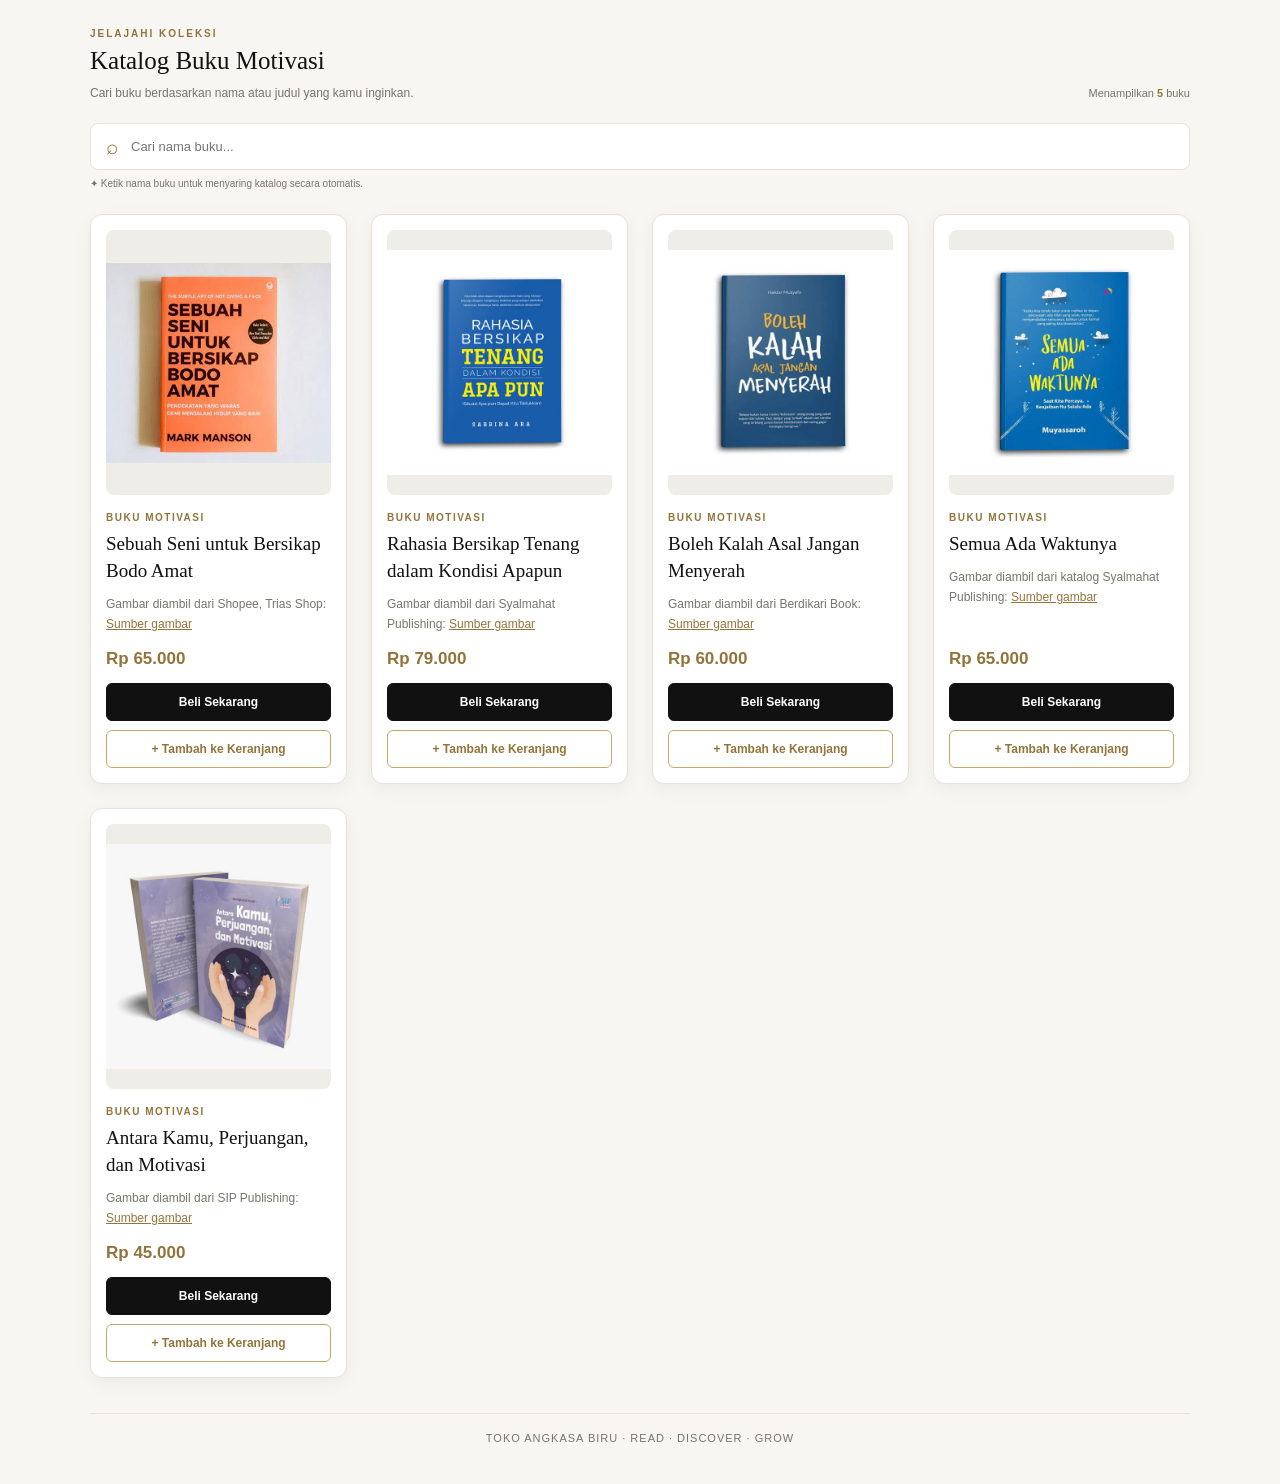
==== BestSeller.html @ 6df74b8c "Add files via upload" ====
<!DOCTYPE html>
<html lang="id">
<head>
<meta charset="UTF-8">
<meta name="viewport" content="width=device-width, initial-scale=1.0">
<title>Katalog Buku Motivasi</title>

<style>
:root {
  --gold: #c5a76a;
  --gold-light: #e4d3a7;
  --gold-dark: #92743b;
  --black: #111;
  --white: #fff;
  --cream: #f7f6f2;
  --gray: #77746c;
  --border: #e7e2d8;
}

* {
  margin: 0;
  padding: 0;
  box-sizing: border-box;
  font-family: "Segoe UI", Arial, sans-serif;
}

body {
  background: var(--cream);
  color: var(--black);
  padding: 28px 20px 40px;
}

.section {
  max-width: 1100px;
  margin: auto;
}

.section-header {
  display: flex;
  justify-content: space-between;
  align-items: end;
  gap: 15px;
  margin-bottom: 20px;
}

.section-label {
  color: var(--gold-dark);
  font-size: 10px;
  font-weight: bold;
  letter-spacing: 2px;
  margin-bottom: 8px;
}

.section-header h2 {
  font-family: Georgia, "Times New Roman", serif;
  font-size: 25px;
  font-weight: normal;
  margin-bottom: 8px;
}

.section-header p {
  color: var(--gray);
  font-size: 12px;
  line-height: 1.7;
}

.book-count {
  color: var(--gray);
  font-size: 11px;
  white-space: nowrap;
  padding-bottom: 4px;
}

.book-count strong {
  color: var(--gold-dark);
}

.search-wrap {
  margin-bottom: 25px;
}

.search-box {
  display: flex;
  align-items: center;
  gap: 12px;
  padding: 0 15px;
  background: var(--white);
  border: 1px solid var(--border);
  border-radius: 8px;
}

.search-box:focus-within {
  border-color: var(--gold);
  box-shadow: 0 0 0 3px #c5a76a20;
}

.search-icon {
  color: var(--gold-dark);
  font-size: 21px;
}

.search-box input {
  flex: 1;
  min-width: 0;
  padding: 15px 0;
  border: none;
  outline: none;
  background: transparent;
  font-size: 13px;
}

.clear-btn {
  display: none;
  border: none;
  background: transparent;
  color: var(--gold-dark);
  cursor: pointer;
  font-size: 11px;
  padding: 8px;
}

.search-hint {
  margin-top: 8px;
  color: var(--gray);
  font-size: 10px;
}

.container-buku {
  display: grid;
  grid-template-columns: repeat(auto-fit, minmax(min(100%, 225px), 1fr));
  gap: 24px;
}

.card-buku {
  min-width: 0;
  background: var(--white);
  border: 1px solid var(--border);
  border-radius: 12px;
  padding: 15px;
  display: flex;
  flex-direction: column;
  box-shadow: 0 5px 18px rgba(17, 17, 17, 0.05);
  transition: .3s ease;
}

.card-buku:hover {
  transform: translateY(-6px);
  border-color: var(--gold);
  box-shadow: 0 12px 28px rgba(17, 17, 17, 0.12);
}

.img-container {
  width: 100%;
  height: 265px;
  background: #efede7;
  border-radius: 8px;
  overflow: hidden;
  margin-bottom: 17px;
}

.img-container img {
  width: 100%;
  height: 100%;
  object-fit: contain;
  transition: transform .4s ease;
}

.card-buku:hover .img-container img {
  transform: scale(1.04);
}

.category {
  color: var(--gold-dark);
  font-size: 10px;
  font-weight: bold;
  letter-spacing: 1.5px;
  text-transform: uppercase;
  margin-bottom: 8px;
}

.title-buku {
  font-family: Georgia, "Times New Roman", serif;
  color: var(--black);
  font-size: 19px;
  font-weight: normal;
  line-height: 1.4;
  margin-bottom: 9px;
  overflow-wrap: anywhere;
}

.description {
  color: var(--gray);
  font-size: 12px;
  line-height: 1.7;
  margin-bottom: 15px;
  flex-grow: 1;
}

.description a {
  color: var(--gold-dark);
  overflow-wrap: anywhere;
}

.price {
  color: var(--gold-dark);
  font-size: 17px;
  font-weight: 750;
  margin-bottom: 14px;
}

.actions {
  display: flex;
  flex-direction: column;
  gap: 9px;
  margin-top: auto;
}

.btn {
  display: block;
  width: 100%;
  border-radius: 6px;
  padding: 11px 9px;
  text-align: center;
  text-decoration: none;
  font-size: 12px;
  font-weight: bold;
  cursor: pointer;
  transition: .25s ease;
}

.buy-btn {
  background: var(--black);
  color: var(--white);
  border: 1px solid var(--black);
}

.buy-btn:hover {
  background: var(--gold-dark);
  border-color: var(--gold-dark);
}

.add-cart-btn {
  background: var(--white);
  color: var(--gold-dark);
  border: 1px solid var(--gold);
}

.add-cart-btn:hover {
  background: var(--gold);
  color: var(--black);
}

.empty-state {
  display: none;
  margin: auto;
  padding: 45px 20px;
  background: var(--white);
  border: 1px dashed var(--gold);
  border-radius: 10px;
  text-align: center;
}

.empty-icon {
  font-size: 32px;
  margin-bottom: 12px;
}

.empty-state h3 {
  font-family: Georgia, "Times New Roman", serif;
  font-size: 22px;
  font-weight: normal;
  margin-bottom: 9px;
}

.empty-state p {
  color: var(--gray);
  font-size: 12px;
  line-height: 1.8;
  margin-bottom: 17px;
}

.reset-search {
  padding: 11px 16px;
  background: var(--black);
  color: var(--white);
  border: 1px solid var(--black);
  border-radius: 6px;
  cursor: pointer;
  font-size: 12px;
  font-weight: bold;
}

.reset-search:hover {
  background: var(--gold-dark);
}

.footer-note {
  max-width: 1100px;
  margin: 35px auto 0;
  padding-top: 18px;
  border-top: 1px solid var(--border);
  text-align: center;
  color: var(--gray);
  font-size: 11px;
  letter-spacing: 1px;
}

@media (max-width: 650px) {
  body {
    padding: 16px 12px 28px;
  }

  .container-buku {
    grid-template-columns: repeat(2, minmax(0, 1fr));
    gap: 15px;
  }

  .card-buku {
    padding: 10px;
  }

  .img-container {
    height: 210px;
  }

  .title-buku {
    font-size: 16px;
  }

  .section-header {
    align-items: start;
  }

  .section-header h2 {
    font-size: 22px;
  }

  .book-count {
    white-space: normal;
    text-align: right;
  }

  .btn {
    font-size: 11px;
  }
}

@media (max-width: 380px) {
  .container-buku {
    grid-template-columns: 1fr;
  }

  .img-container {
    height: 265px;
  }

  .section-header {
    flex-direction: column;
  }
}
</style>
</head>

<body>

<main class="section">

  <div class="section-header">
    <div>
      <div class="section-label">JELAJAHI KOLEKSI</div>
      <h2>Katalog Buku Motivasi</h2>
      <p>Cari buku berdasarkan nama atau judul yang kamu inginkan.</p>
    </div>

    <div class="book-count">
      Menampilkan <strong id="visibleCount">5</strong> buku
    </div>
  </div>

  <!-- PENCARIAN -->
  <div class="search-wrap">
    <div class="search-box">
      <span class="search-icon" aria-hidden="true">⌕</span>
      <input
        type="search"
        id="searchInput"
        placeholder="Cari nama buku..."
        aria-label="Cari buku berdasarkan nama"
        autocomplete="off"
      >
      <button class="clear-btn" id="clearBtn" type="button">
        Hapus ✕
      </button>
    </div>

    <p class="search-hint">
      ✦ Ketik nama buku untuk menyaring katalog secara otomatis.
    </p>
  </div>

  <!-- DAFTAR BUKU -->
  <div class="container-buku" id="bookGrid">

    <!-- BUKU 1 -->
    <article class="card-buku" data-title="Sebuah Seni untuk Bersikap Bodo Amat">
      <div class="img-container">
        <img src="GAMBAR/Motivasi_BA.jpg" alt="Sampul Sebuah Seni untuk Bersikap Bodo Amat">
      </div>

      <div class="category">Buku Motivasi</div>
      <h2 class="title-buku">Sebuah Seni untuk Bersikap Bodo Amat</h2>

      <p class="description">
        Gambar diambil dari Shopee, Trias Shop:
        <a href="https://shopee.co.id/Buku-Sebuah-Seni-untuk-Bersikap-Bodo-Amat-Mark-Manson-i.13264459.960446288" target="_blank" rel="noopener noreferrer">
          Sumber gambar
        </a>
      </p>

      <div class="price">Rp 65.000</div>

      <div class="actions">
        <a class="btn buy-btn"
           href="Pembayaran.html?title=Motivasi%20BA&amp;price=65000"
           target="konten">Beli Sekarang</a>

        <button class="btn add-cart-btn" type="button"
                onclick="tambahKeranjang('Motivasi BA', 65000)">
          + Tambah ke Keranjang
        </button>
      </div>
    </article>

    <!-- BUKU 2 -->
    <article class="card-buku" data-title="Rahasia Bersikap Tenang dalam Kondisi Apapun">
      <div class="img-container">
        <img src="GAMBAR/RBTDKA.jpg" alt="Sampul Rahasia Bersikap Tenang dalam Kondisi Apapun">
      </div>

      <div class="category">Buku Motivasi</div>
      <h2 class="title-buku">Rahasia Bersikap Tenang dalam Kondisi Apapun</h2>

      <p class="description">
        Gambar diambil dari Syalmahat Publishing:
        <a href="https://syalmahatpublishing.com/product/rahasia-bersikap-tenang-dalam-kondisi-apapun/" target="_blank" rel="noopener noreferrer">
          Sumber gambar
        </a>
      </p>

      <div class="price">Rp 79.000</div>

      <div class="actions">
        <a class="btn buy-btn"
           href="Pembayaran.html?title=RBTDKA&amp;price=79000"
           target="konten">Beli Sekarang</a>

        <button class="btn add-cart-btn" type="button"
                onclick="tambahKeranjang('RBTDKA', 79000)">
          + Tambah ke Keranjang
        </button>
      </div>
    </article>

    <!-- BUKU 3 -->
    <article class="card-buku" data-title="Boleh Kalah Asal Jangan Menyerah">
      <div class="img-container">
        <img src="GAMBAR/Motivasi_BKAJM.jpg" alt="Sampul Boleh Kalah Asal Jangan Menyerah">
      </div>

      <div class="category">Buku Motivasi</div>
      <h2 class="title-buku">Boleh Kalah Asal Jangan Menyerah</h2>

      <p class="description">
        Gambar diambil dari Berdikari Book:
        <a href="https://berdikaribook.red/products/414484/boleh-kalah-asal-jangan-menyerah-__-syalmahat" target="_blank" rel="noopener noreferrer">
          Sumber gambar
        </a>
      </p>

      <div class="price">Rp 60.000</div>

      <div class="actions">
        <a class="btn buy-btn"
           href="Pembayaran.html?title=Motivasi%20BKAJM&amp;price=60000"
           target="konten">Beli Sekarang</a>

        <button class="btn add-cart-btn" type="button"
                onclick="tambahKeranjang('Motivasi BKAJM', 60000)">
          + Tambah ke Keranjang
        </button>
      </div>
    </article>

    <!-- BUKU 4 -->
    <article class="card-buku" data-title="Semua Ada Waktunya">
      <div class="img-container">
        <img src="GAMBAR/Motivasi_SAW.jpg" alt="Sampul Semua Ada Waktunya">
      </div>

      <div class="category">Buku Motivasi</div>
      <h2 class="title-buku">Semua Ada Waktunya</h2>

      <p class="description">
        Gambar diambil dari katalog Syalmahat Publishing:
        <a href="https://syalmahatpublishing.com/" target="_blank" rel="noopener noreferrer">
          Sumber gambar
        </a>
      </p>

      <div class="price">Rp 65.000</div>

      <div class="actions">
        <a class="btn buy-btn"
           href="Pembayaran.html?title=Motivasi%20SAW&amp;price=65000"
           target="konten">Beli Sekarang</a>

        <button class="btn add-cart-btn" type="button"
                onclick="tambahKeranjang('Motivasi SAW', 65000)">
          + Tambah ke Keranjang
        </button>
      </div>
    </article>

    <!-- BUKU 5 -->
    <article class="card-buku" data-title="Antara Kamu Perjuangan dan Motivasi">
      <div class="img-container">
        <img src="GAMBAR/Motivasi_AKPdM.jpg" alt="Sampul Antara Kamu, Perjuangan, dan Motivasi">
      </div>

      <div class="category">Buku Motivasi</div>
      <h2 class="title-buku">Antara Kamu, Perjuangan, dan Motivasi</h2>

      <p class="description">
        Gambar diambil dari SIP Publishing:
        <a href="https://tokobuku.sippublishing.co.id/product/antara-kamu-perjuangan-dan-motivasi/" target="_blank" rel="noopener noreferrer">
          Sumber gambar
        </a>
      </p>

      <div class="price">Rp 45.000</div>

      <div class="actions">
        <a class="btn buy-btn"
           href="Pembayaran.html?title=Motivasi%20AKPdM&amp;price=45000"
           target="konten">Beli Sekarang</a>

        <button class="btn add-cart-btn" type="button"
                onclick="tambahKeranjang('Motivasi AKPdM', 45000)">
          + Tambah ke Keranjang
        </button>
      </div>
    </article>

  </div>

  <!-- PESAN JIKA BUKU TIDAK DITEMUKAN -->
  <div class="empty-state" id="emptyState">
    <div class="empty-icon">📚</div>
    <h3>Buku tidak ditemukan</h3>
    <p>Coba gunakan kata kunci lain untuk menemukan buku yang kamu cari.</p>
    <button class="reset-search" id="resetBtn" type="button">
      Tampilkan Semua Buku
    </button>
  </div>

</main>

<footer class="footer-note">
  TOKO ANGKASA BIRU · READ · DISCOVER · GROW
</footer>

<script>
/* ================= PENCARIAN BUKU ================= */

const searchInput = document.getElementById("searchInput");
const bookCards = document.querySelectorAll(".card-buku");
const visibleCount = document.getElementById("visibleCount");
const emptyState = document.getElementById("emptyState");
const clearBtn = document.getElementById("clearBtn");
const resetBtn = document.getElementById("resetBtn");
const bookGrid = document.getElementById("bookGrid");

function cariBuku() {
  const keyword = searchInput.value.trim().toLocaleLowerCase("id");
  let jumlahTampil = 0;

  bookCards.forEach(card => {
    const namaBuku = card.dataset.title.toLocaleLowerCase("id");
    const cocok = namaBuku.includes(keyword);

    card.style.display = cocok ? "flex" : "none";

    if (cocok) jumlahTampil++;
  });

  visibleCount.textContent = jumlahTampil;
  emptyState.style.display = jumlahTampil === 0 ? "block" : "none";
  bookGrid.style.display = jumlahTampil === 0 ? "none" : "grid";
  clearBtn.style.display = keyword ? "inline-block" : "none";
}

searchInput.addEventListener("input", cariBuku);

clearBtn.addEventListener("click", () => {
  searchInput.value = "";
  cariBuku();
  searchInput.focus();
});

resetBtn.addEventListener("click", () => {
  searchInput.value = "";
  cariBuku();
  searchInput.focus();
});


/* ================= KERANJANG ================= */

function tambahKeranjang(judul, harga) {
  const key = "pustakaUtamaCart";
  let cart = [];

  try {
    const tersimpan = localStorage.getItem(key);
    cart = tersimpan ? JSON.parse(tersimpan) : [];

    if (!Array.isArray(cart)) cart = [];
  } catch (error) {
    cart = [];
  }

  const item = cart.find(buku => buku.title === judul);

  if (item) {
    item.qty = (Number(item.qty) || 0) + 1;
    item.price = Number(item.price) || harga;
  } else {
    cart.push({
      title: judul,
      price: harga,
      qty: 1
    });
  }

  localStorage.setItem(key, JSON.stringify(cart));

  if (window.parent !== window) {
    const iframe = window.parent.document.querySelector(
      'iframe[name="konten"]'
    );

    if (iframe) {
      iframe.src = "Keranjang.html";
      return;
    }
  }

  window.location.href = "Keranjang.html";
}
</script>

</body>
</html>
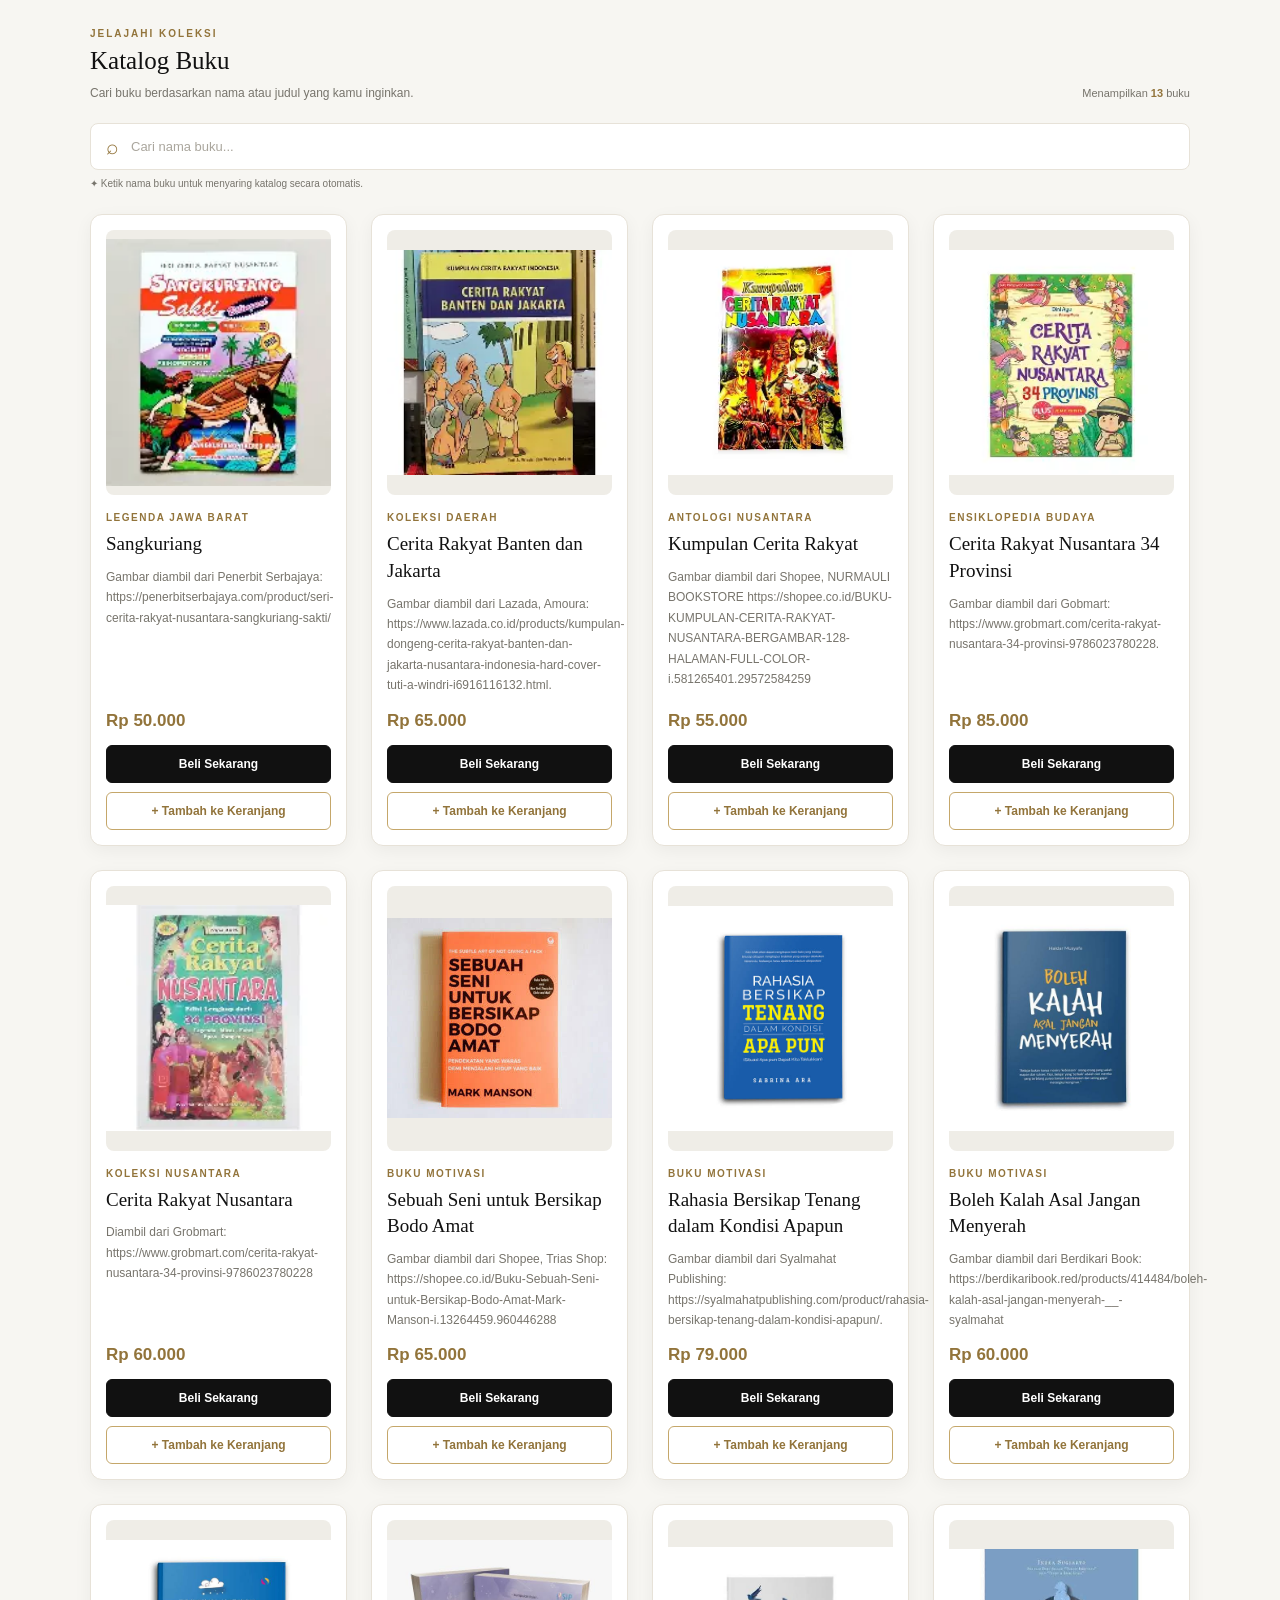
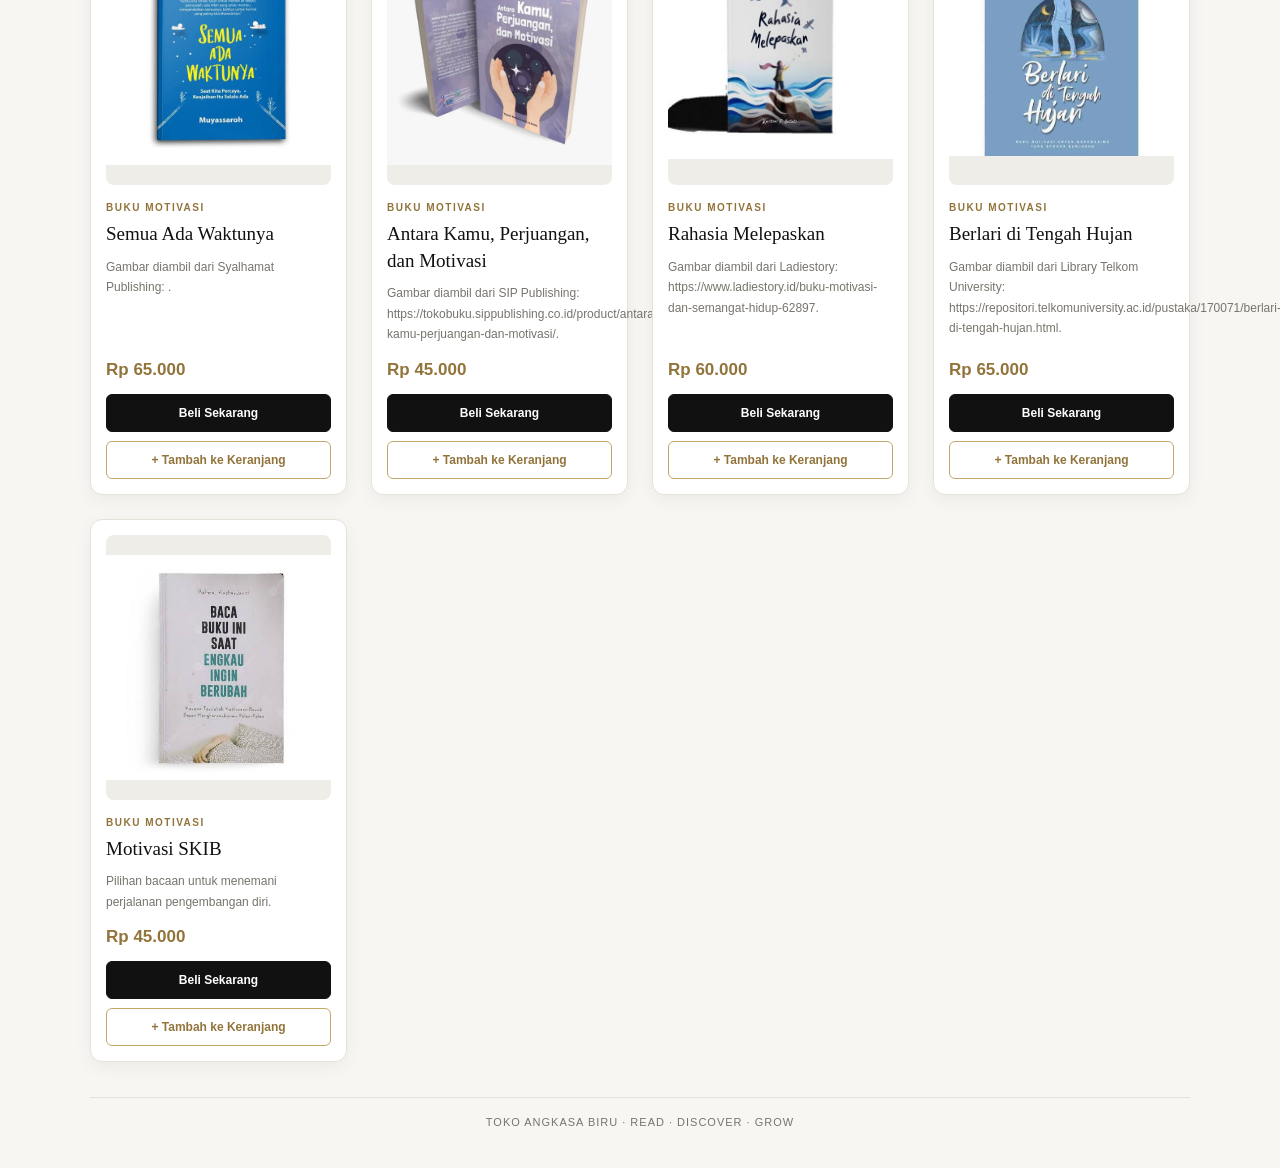
==== commit 8f385b3e: "Update BestSeller.html" ====
--- a/BestSeller.html
+++ b/BestSeller.html
@@ -1,17 +1,19 @@
+
 <!DOCTYPE html>
 <html lang="id">
 <head>
 <meta charset="UTF-8">
 <meta name="viewport" content="width=device-width, initial-scale=1.0">
-<title>Katalog Buku Motivasi</title>
+<title>Katalog buku</title>
 
 <style>
 :root {
   --gold: #c5a76a;
   --gold-light: #e4d3a7;
   --gold-dark: #92743b;
-  --black: #111;
-  --white: #fff;
+  --black: #111111;
+  --black-soft: #1c1c1c;
+  --white: #ffffff;
   --cream: #f7f6f2;
   --gray: #77746c;
   --border: #e7e2d8;
@@ -30,6 +32,50 @@
   padding: 28px 20px 40px;
 }
 
+/* HEADER */
+.hero {
+  max-width: 1100px;
+  margin: 0 auto 35px;
+  padding: 36px 22px;
+  text-align: center;
+  background: linear-gradient(135deg, #111, #30291d);
+  border: 1px solid var(--gold);
+  border-radius: 14px;
+  position: relative;
+  overflow: hidden;
+}
+
+.eyebrow {
+  color: var(--gold-light);
+  font-size: 11px;
+  letter-spacing: 4px;
+  text-transform: uppercase;
+  margin-bottom: 13px;
+}
+
+.hero h1 {
+  color: var(--white);
+  font-family: Georgia, "Times New Roman", serif;
+  font-size: clamp(25px, 4vw, 36px);
+  font-weight: normal;
+}
+
+.gold-line {
+  width: 65px;
+  height: 2px;
+  background: var(--gold);
+  margin: 18px auto;
+}
+
+.hero p {
+  color: #e3ded4;
+  font-size: 13px;
+  line-height: 1.8;
+  max-width: 650px;
+  margin: auto;
+}
+
+/* KATALOG */
 .section {
   max-width: 1100px;
   margin: auto;
@@ -75,8 +121,10 @@
   color: var(--gold-dark);
 }
 
+/* SEARCH */
 .search-wrap {
-  margin-bottom: 25px;
+  max-width: 1100px;
+  margin: 0 auto 25px;
 }
 
 .search-box {
@@ -87,6 +135,7 @@
   background: var(--white);
   border: 1px solid var(--border);
   border-radius: 8px;
+  transition: border-color .2s, box-shadow .2s;
 }
 
 .search-box:focus-within {
@@ -106,7 +155,12 @@
   border: none;
   outline: none;
   background: transparent;
+  color: var(--black);
   font-size: 13px;
+}
+
+.search-box input::placeholder {
+  color: #aaa69d;
 }
 
 .clear-btn {
@@ -125,12 +179,19 @@
   font-size: 10px;
 }
 
+/* GRID BUKU */
 .container-buku {
   display: grid;
-  grid-template-columns: repeat(auto-fit, minmax(min(100%, 225px), 1fr));
+  grid-template-columns: repeat(
+    auto-fit,
+    minmax(min(100%, 225px), 1fr)
+  );
   gap: 24px;
-}
-
+  max-width: 1100px;
+  margin: auto;
+}
+
+/* KARTU BUKU */
 .card-buku {
   min-width: 0;
   background: var(--white);
@@ -140,7 +201,9 @@
   display: flex;
   flex-direction: column;
   box-shadow: 0 5px 18px rgba(17, 17, 17, 0.05);
-  transition: .3s ease;
+  transition: transform .3s ease,
+              box-shadow .3s ease,
+              border-color .3s ease;
 }
 
 .card-buku:hover {
@@ -194,11 +257,6 @@
   line-height: 1.7;
   margin-bottom: 15px;
   flex-grow: 1;
-}
-
-.description a {
-  color: var(--gold-dark);
-  overflow-wrap: anywhere;
 }
 
 .price {
@@ -250,8 +308,10 @@
   color: var(--black);
 }
 
+/* HASIL PENCARIAN KOSONG */
 .empty-state {
   display: none;
+  max-width: 1100px;
   margin: auto;
   padding: 45px 20px;
   background: var(--white);
@@ -294,6 +354,7 @@
   background: var(--gold-dark);
 }
 
+/* FOOTER */
 .footer-note {
   max-width: 1100px;
   margin: 35px auto 0;
@@ -310,6 +371,14 @@
     padding: 16px 12px 28px;
   }
 
+  .hero {
+    padding: 28px 16px;
+  }
+
+  .eyebrow {
+    letter-spacing: 2px;
+  }
+
   .container-buku {
     grid-template-columns: repeat(2, minmax(0, 1fr));
     gap: 15px;
@@ -368,12 +437,12 @@
   <div class="section-header">
     <div>
       <div class="section-label">JELAJAHI KOLEKSI</div>
-      <h2>Katalog Buku Motivasi</h2>
+      <h2>Katalog Buku</h2>
       <p>Cari buku berdasarkan nama atau judul yang kamu inginkan.</p>
     </div>
 
     <div class="book-count">
-      Menampilkan <strong id="visibleCount">5</strong> buku
+      Menampilkan <strong id="visibleCount">13</strong> buku
     </div>
   </div>
 
@@ -392,38 +461,140 @@
         Hapus ✕
       </button>
     </div>
-
     <p class="search-hint">
       ✦ Ketik nama buku untuk menyaring katalog secara otomatis.
     </p>
   </div>
 
-  <!-- DAFTAR BUKU -->
   <div class="container-buku" id="bookGrid">
 
-    <!-- BUKU 1 -->
-    <article class="card-buku" data-title="Sebuah Seni untuk Bersikap Bodo Amat">
-      <div class="img-container">
-        <img src="GAMBAR/Motivasi_BA.jpg" alt="Sampul Sebuah Seni untuk Bersikap Bodo Amat">
-      </div>
-
+    <!-- ================= CERITA RAKYAT ================= -->
+
+    <article class="card-buku" data-title="Sangkuriang">
+      <div class="img-container">
+        <img src="GAMBAR/CR_Sangkuriang.png" alt="Sampul buku Sangkuriang">
+      </div>
+      <div class="category">Legenda Jawa Barat</div>
+      <h2 class="title-buku">Sangkuriang</h2>
+      <p class="description">
+        Gambar diambil dari Penerbit Serbajaya: https://penerbitserbajaya.com/product/seri-cerita-rakyat-nusantara-sangkuriang-sakti/
+      </p>
+      <div class="price">Rp 50.000</div>
+      <div class="actions">
+        <a class="btn buy-btn"
+           href="Pembayaran.html?title=Sangkuriang&amp;price=50000"
+           target="konten">Beli Sekarang</a>
+        <button class="btn add-cart-btn" type="button"
+                onclick="tambahKeranjang('Sangkuriang', 50000)">
+          + Tambah ke Keranjang
+        </button>
+      </div>
+    </article>
+
+    <article class="card-buku" data-title="Cerita Rakyat Banten dan Jakarta">
+      <div class="img-container">
+        <img src="GAMBAR/CR_Cerita Rayat Banten dan Jakarta.png"
+             alt="Sampul Cerita Rakyat Banten dan Jakarta">
+      </div>
+      <div class="category">Koleksi Daerah</div>
+      <h2 class="title-buku">Cerita Rakyat Banten dan Jakarta</h2>
+      <p class="description">
+        Gambar diambil dari Lazada, Amoura: https://www.lazada.co.id/products/kumpulan-dongeng-cerita-rakyat-banten-dan-jakarta-nusantara-indonesia-hard-cover-tuti-a-windri-i6916116132.html.
+      </p>
+      <div class="price">Rp 65.000</div>
+      <div class="actions">
+        <a class="btn buy-btn"
+           href="Pembayaran.html?title=Cerita%20Rakyat%20Banten%20dan%20Jakarta&amp;price=65000"
+           target="konten">Beli Sekarang</a>
+        <button class="btn add-cart-btn" type="button"
+                onclick="tambahKeranjang('Cerita Rakyat Banten dan Jakarta', 65000)">
+          + Tambah ke Keranjang
+        </button>
+      </div>
+    </article>
+
+    <article class="card-buku" data-title="Kumpulan Cerita Rakyat">
+      <div class="img-container">
+        <img src="GAMBAR/CR_Kumpulan Cerita Rakyat.png"
+             alt="Sampul Kumpulan Cerita Rakyat">
+      </div>
+      <div class="category">Antologi Nusantara</div>
+      <h2 class="title-buku">Kumpulan Cerita Rakyat</h2>
+      <p class="description">
+        Gambar diambil dari Shopee, NURMAULI BOOKSTORE https://shopee.co.id/BUKU-KUMPULAN-CERITA-RAKYAT-NUSANTARA-BERGAMBAR-128-HALAMAN-FULL-COLOR-i.581265401.29572584259
+      </p>
+      <div class="price">Rp 55.000</div>
+      <div class="actions">
+        <a class="btn buy-btn"
+           href="Pembayaran.html?title=Kumpulan%20Cerita%20Rakyat&amp;price=55000"
+           target="konten">Beli Sekarang</a>
+        <button class="btn add-cart-btn" type="button"
+                onclick="tambahKeranjang('Kumpulan Cerita Rakyat', 55000)">
+          + Tambah ke Keranjang
+        </button>
+      </div>
+    </article>
+
+    <article class="card-buku" data-title="Cerita Rakyat Nusantara 34 Provinsi">
+      <div class="img-container">
+        <img src="GAMBAR/CR_Cerita Rakyat Nusantara 34 Provinsi.png"
+             alt="Sampul Cerita Rakyat Nusantara 34 Provinsi">
+      </div>
+      <div class="category">Ensiklopedia Budaya</div>
+      <h2 class="title-buku">Cerita Rakyat Nusantara 34 Provinsi</h2>
+      <p class="description">
+        Gambar diambil dari Gobmart: https://www.grobmart.com/cerita-rakyat-nusantara-34-provinsi-9786023780228.
+      </p>
+      <div class="price">Rp 85.000</div>
+      <div class="actions">
+        <a class="btn buy-btn"
+           href="Pembayaran.html?title=Cerita%20Rakyat%20Nusantara%2034%20Provinsi&amp;price=85000"
+           target="konten">Beli Sekarang</a>
+        <button class="btn add-cart-btn" type="button"
+                onclick="tambahKeranjang('Cerita Rakyat Nusantara 34 Provinsi', 85000)">
+          + Tambah ke Keranjang
+        </button>
+      </div>
+    </article>
+
+    <article class="card-buku" data-title="Cerita Rakyat Nusantara">
+      <div class="img-container">
+        <img src="GAMBAR/CR_Cerita Rakyat Nusantara.png"
+             alt="Sampul Cerita Rakyat Nusantara">
+      </div>
+      <div class="category">Koleksi Nusantara</div>
+      <h2 class="title-buku">Cerita Rakyat Nusantara</h2>
+      <p class="description">
+        Diambil dari Grobmart: https://www.grobmart.com/cerita-rakyat-nusantara-34-provinsi-9786023780228
+      </p>
+      <div class="price">Rp 60.000</div>
+      <div class="actions">
+        <a class="btn buy-btn"
+           href="Pembayaran.html?title=Cerita%20Rakyat%20Nusantara&amp;price=60000"
+           target="konten">Beli Sekarang</a>
+        <button class="btn add-cart-btn" type="button"
+                onclick="tambahKeranjang('Cerita Rakyat Nusantara', 60000)">
+          + Tambah ke Keranjang
+        </button>
+      </div>
+    </article>
+
+    <!-- ================= BUKU MOTIVASI ================= -->
+
+    <article class="card-buku" data-title="Motivasi BA">
+      <div class="img-container">
+        <img src="GAMBAR/Motivasi_BA.jpg" alt="Buku Motivasi BA">
+      </div>
       <div class="category">Buku Motivasi</div>
       <h2 class="title-buku">Sebuah Seni untuk Bersikap Bodo Amat</h2>
-
-      <p class="description">
-        Gambar diambil dari Shopee, Trias Shop:
-        <a href="https://shopee.co.id/Buku-Sebuah-Seni-untuk-Bersikap-Bodo-Amat-Mark-Manson-i.13264459.960446288" target="_blank" rel="noopener noreferrer">
-          Sumber gambar
-        </a>
-      </p>
-
+      <p class="description">
+        Gambar diambil dari Shopee, Trias Shop: https://shopee.co.id/Buku-Sebuah-Seni-untuk-Bersikap-Bodo-Amat-Mark-Manson-i.13264459.960446288
+      </p>
       <div class="price">Rp 65.000</div>
-
       <div class="actions">
         <a class="btn buy-btn"
            href="Pembayaran.html?title=Motivasi%20BA&amp;price=65000"
            target="konten">Beli Sekarang</a>
-
         <button class="btn add-cart-btn" type="button"
                 onclick="tambahKeranjang('Motivasi BA', 65000)">
           + Tambah ke Keranjang
@@ -431,29 +602,20 @@
       </div>
     </article>
 
-    <!-- BUKU 2 -->
-    <article class="card-buku" data-title="Rahasia Bersikap Tenang dalam Kondisi Apapun">
-      <div class="img-container">
-        <img src="GAMBAR/RBTDKA.jpg" alt="Sampul Rahasia Bersikap Tenang dalam Kondisi Apapun">
-      </div>
-
+    <article class="card-buku" data-title="RBTDKA">
+      <div class="img-container">
+        <img src="GAMBAR/RBTDKA.jpg" alt="Buku RBTDKA">
+      </div>
       <div class="category">Buku Motivasi</div>
       <h2 class="title-buku">Rahasia Bersikap Tenang dalam Kondisi Apapun</h2>
-
-      <p class="description">
-        Gambar diambil dari Syalmahat Publishing:
-        <a href="https://syalmahatpublishing.com/product/rahasia-bersikap-tenang-dalam-kondisi-apapun/" target="_blank" rel="noopener noreferrer">
-          Sumber gambar
-        </a>
-      </p>
-
+      <p class="description">
+        Gambar diambil dari Syalmahat Publishing: https://syalmahatpublishing.com/product/rahasia-bersikap-tenang-dalam-kondisi-apapun/.
+      </p>
       <div class="price">Rp 79.000</div>
-
       <div class="actions">
         <a class="btn buy-btn"
            href="Pembayaran.html?title=RBTDKA&amp;price=79000"
            target="konten">Beli Sekarang</a>
-
         <button class="btn add-cart-btn" type="button"
                 onclick="tambahKeranjang('RBTDKA', 79000)">
           + Tambah ke Keranjang
@@ -461,29 +623,20 @@
       </div>
     </article>
 
-    <!-- BUKU 3 -->
-    <article class="card-buku" data-title="Boleh Kalah Asal Jangan Menyerah">
-      <div class="img-container">
-        <img src="GAMBAR/Motivasi_BKAJM.jpg" alt="Sampul Boleh Kalah Asal Jangan Menyerah">
-      </div>
-
+    <article class="card-buku" data-title="Motivasi BKAJM">
+      <div class="img-container">
+        <img src="GAMBAR/Motivasi_BKAJM.jpg" alt="Buku Motivasi BKAJM">
+      </div>
       <div class="category">Buku Motivasi</div>
       <h2 class="title-buku">Boleh Kalah Asal Jangan Menyerah</h2>
-
-      <p class="description">
-        Gambar diambil dari Berdikari Book:
-        <a href="https://berdikaribook.red/products/414484/boleh-kalah-asal-jangan-menyerah-__-syalmahat" target="_blank" rel="noopener noreferrer">
-          Sumber gambar
-        </a>
-      </p>
-
+      <p class="description">
+        Gambar diambil dari Berdikari Book: https://berdikaribook.red/products/414484/boleh-kalah-asal-jangan-menyerah-__-syalmahat
+      </p>
       <div class="price">Rp 60.000</div>
-
       <div class="actions">
         <a class="btn buy-btn"
            href="Pembayaran.html?title=Motivasi%20BKAJM&amp;price=60000"
            target="konten">Beli Sekarang</a>
-
         <button class="btn add-cart-btn" type="button"
                 onclick="tambahKeranjang('Motivasi BKAJM', 60000)">
           + Tambah ke Keranjang
@@ -491,29 +644,20 @@
       </div>
     </article>
 
-    <!-- BUKU 4 -->
-    <article class="card-buku" data-title="Semua Ada Waktunya">
-      <div class="img-container">
-        <img src="GAMBAR/Motivasi_SAW.jpg" alt="Sampul Semua Ada Waktunya">
-      </div>
-
+    <article class="card-buku" data-title="Motivasi SAW">
+      <div class="img-container">
+        <img src="GAMBAR/Motivasi_SAW.jpg" alt="Buku Motivasi SAW">
+      </div>
       <div class="category">Buku Motivasi</div>
       <h2 class="title-buku">Semua Ada Waktunya</h2>
-
-      <p class="description">
-        Gambar diambil dari katalog Syalmahat Publishing:
-        <a href="https://syalmahatpublishing.com/" target="_blank" rel="noopener noreferrer">
-          Sumber gambar
-        </a>
-      </p>
-
+      <p class="description">
+        Gambar diambil dari Syalhamat Publishing: .
+      </p>
       <div class="price">Rp 65.000</div>
-
       <div class="actions">
         <a class="btn buy-btn"
            href="Pembayaran.html?title=Motivasi%20SAW&amp;price=65000"
            target="konten">Beli Sekarang</a>
-
         <button class="btn add-cart-btn" type="button"
                 onclick="tambahKeranjang('Motivasi SAW', 65000)">
           + Tambah ke Keranjang
@@ -521,31 +665,85 @@
       </div>
     </article>
 
-    <!-- BUKU 5 -->
-    <article class="card-buku" data-title="Antara Kamu Perjuangan dan Motivasi">
-      <div class="img-container">
-        <img src="GAMBAR/Motivasi_AKPdM.jpg" alt="Sampul Antara Kamu, Perjuangan, dan Motivasi">
-      </div>
-
+    <article class="card-buku" data-title="Motivasi AKPdM">
+      <div class="img-container">
+        <img src="GAMBAR/Motivasi_AKPdM.jpg" alt="Buku Motivasi AKPdM">
+      </div>
       <div class="category">Buku Motivasi</div>
       <h2 class="title-buku">Antara Kamu, Perjuangan, dan Motivasi</h2>
-
-      <p class="description">
-        Gambar diambil dari SIP Publishing:
-        <a href="https://tokobuku.sippublishing.co.id/product/antara-kamu-perjuangan-dan-motivasi/" target="_blank" rel="noopener noreferrer">
-          Sumber gambar
-        </a>
-      </p>
-
+      <p class="description">
+        Gambar diambil dari SIP Publishing: https://tokobuku.sippublishing.co.id/product/antara-kamu-perjuangan-dan-motivasi/.
+      </p>
       <div class="price">Rp 45.000</div>
-
       <div class="actions">
         <a class="btn buy-btn"
            href="Pembayaran.html?title=Motivasi%20AKPdM&amp;price=45000"
            target="konten">Beli Sekarang</a>
-
         <button class="btn add-cart-btn" type="button"
                 onclick="tambahKeranjang('Motivasi AKPdM', 45000)">
+          + Tambah ke Keranjang
+        </button>
+      </div>
+    </article>
+
+    <article class="card-buku" data-title="Motivasi RM">
+      <div class="img-container">
+        <img src="GAMBAR/Motivasi_RM.jpg" alt="Buku Motivasi RM">
+      </div>
+      <div class="category">Buku Motivasi</div>
+      <h2 class="title-buku">Rahasia Melepaskan</h2>
+      <p class="description">
+        Gambar diambil dari Ladiestory: https://www.ladiestory.id/buku-motivasi-dan-semangat-hidup-62897.
+      </p>
+      <div class="price">Rp 60.000</div>
+      <div class="actions">
+        <a class="btn buy-btn"
+           href="Pembayaran.html?title=Motivasi%20RM&amp;price=60000"
+           target="konten">Beli Sekarang</a>
+        <button class="btn add-cart-btn" type="button"
+                onclick="tambahKeranjang('Motivasi RM', 60000)">
+          + Tambah ke Keranjang
+        </button>
+      </div>
+    </article>
+
+    <article class="card-buku" data-title="Motivasi BdTH">
+      <div class="img-container">
+        <img src="GAMBAR/Motivasi_BdTH.jpg" alt="Buku Motivasi BdTH">
+      </div>
+      <div class="category">Buku Motivasi</div>
+      <h2 class="title-buku">Berlari di Tengah Hujan</h2>
+      <p class="description">
+        Gambar diambil dari Library Telkom University: https://repositori.telkomuniversity.ac.id/pustaka/170071/berlari-di-tengah-hujan.html.
+      </p>
+      <div class="price">Rp 65.000</div>
+      <div class="actions">
+        <a class="btn buy-btn"
+           href="Pembayaran.html?title=Motivasi%20BdTH&amp;price=65000"
+           target="konten">Beli Sekarang</a>
+        <button class="btn add-cart-btn" type="button"
+                onclick="tambahKeranjang('Motivasi BdTH', 65000)">
+          + Tambah ke Keranjang
+        </button>
+      </div>
+    </article>
+
+    <article class="card-buku" data-title="Motivasi SKIB">
+      <div class="img-container">
+        <img src="GAMBAR/Motivasi_SKIB.jpg" alt="Buku Motivasi SKIB">
+      </div>
+      <div class="category">Buku Motivasi</div>
+      <h2 class="title-buku">Motivasi SKIB</h2>
+      <p class="description">
+        Pilihan bacaan untuk menemani perjalanan pengembangan diri.
+      </p>
+      <div class="price">Rp 45.000</div>
+      <div class="actions">
+        <a class="btn buy-btn"
+           href="Pembayaran.html?title=Motivasi%20SKIB&amp;price=45000"
+           target="konten">Beli Sekarang</a>
+        <button class="btn add-cart-btn" type="button"
+                onclick="tambahKeranjang('Motivasi SKIB', 45000)">
           + Tambah ke Keranjang
         </button>
       </div>
@@ -555,7 +753,7 @@
 
   <!-- PESAN JIKA BUKU TIDAK DITEMUKAN -->
   <div class="empty-state" id="emptyState">
-    <div class="empty-icon">📚</div>
+    <div class="empty-icon"></div>
     <h3>Buku tidak ditemukan</h3>
     <p>Coba gunakan kata kunci lain untuk menemukan buku yang kamu cari.</p>
     <button class="reset-search" id="resetBtn" type="button">
@@ -571,7 +769,6 @@
 
 <script>
 /* ================= PENCARIAN BUKU ================= */
-
 const searchInput = document.getElementById("searchInput");
 const bookCards = document.querySelectorAll(".card-buku");
 const visibleCount = document.getElementById("visibleCount");
@@ -615,9 +812,13 @@
 
 
 /* ================= KERANJANG ================= */
-
 function tambahKeranjang(judul, harga) {
   const key = "pustakaUtamaCart";
+
+  /*
+    Simpan menggunakan format yang dibaca Keranjang.html:
+    { title: "...", price: 50000, qty: 1 }
+  */
   let cart = [];
 
   try {
@@ -644,6 +845,10 @@
 
   localStorage.setItem(key, JSON.stringify(cart));
 
+  /*
+    Jika katalog berada dalam iframe bernama "konten",
+    arahkan iframe tersebut ke halaman keranjang.
+  */
   if (window.parent !== window) {
     const iframe = window.parent.document.querySelector(
       'iframe[name="konten"]'
@@ -655,9 +860,10 @@
     }
   }
 
+  // Jika halaman dibuka langsung, buka keranjang di tab yang sama.
   window.location.href = "Keranjang.html";
 }
 </script>
 
 </body>
-</html>+</html>
